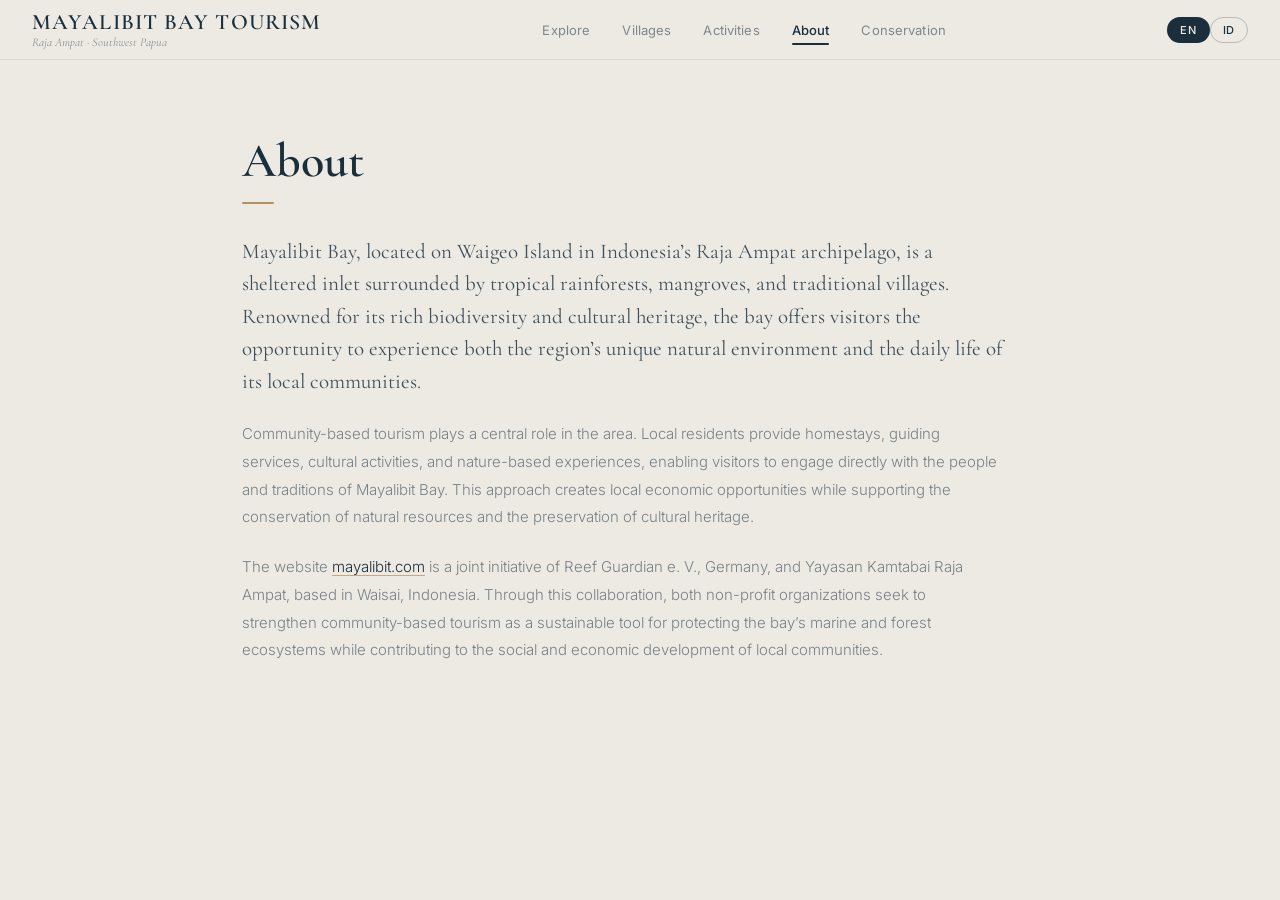
==== about.html @ cc5c8a06 "Improve SEO and expand tourism content" ====
<!DOCTYPE html>
<html lang="en">
<head>
<meta charset="UTF-8">
<meta name="viewport" content="width=device-width, initial-scale=1.0">
<title>About Mayalibit Bay Tourism | Raja Ampat</title>
<meta name="description" content="Learn about Mayalibit Bay on Waigeo and the community tourism initiative connecting local livelihoods, cultural heritage and conservation in Raja Ampat.">
<meta name="robots" content="index, follow, max-image-preview:large">
<link rel="canonical" href="https://mayalibit.com/about.html">
<meta property="og:type" content="article">
<meta property="og:site_name" content="Mayalibit Bay Tourism">
<meta property="og:title" content="About Mayalibit Bay Tourism | Raja Ampat">
<meta property="og:description" content="A community tourism initiative connecting local livelihoods, cultural heritage and conservation in Raja Ampat.">
<meta property="og:url" content="https://mayalibit.com/about.html">
<meta property="og:image" content="https://mayalibit.com/assets/images/og-mayalibit-bay.png">
<meta property="og:image:width" content="1200">
<meta property="og:image:height" content="630">
<meta property="og:image:alt" content="Mayalibit Bay Tourism — Community-led travel in Raja Ampat">
<meta property="og:locale" content="en_US">
<meta property="og:locale:alternate" content="id_ID">
<meta name="twitter:card" content="summary_large_image">
<meta name="twitter:title" content="About Mayalibit Bay Tourism | Raja Ampat">
<meta name="twitter:description" content="A community tourism initiative connecting local livelihoods, cultural heritage and conservation in Raja Ampat.">
<meta name="twitter:image" content="https://mayalibit.com/assets/images/og-mayalibit-bay.png">
<script type="application/ld+json">
{
  "@context": "https://schema.org",
  "@type": "AboutPage",
  "name": "About Mayalibit Bay Tourism",
  "description": "About Mayalibit Bay and its community-based tourism initiative in Raja Ampat.",
  "url": "https://mayalibit.com/about.html",
  "inLanguage": ["en", "id"],
  "isPartOf": {"@id": "https://mayalibit.com/#website"}
}
</script>
<link rel="preconnect" href="https://fonts.googleapis.com">
<link rel="preconnect" href="https://fonts.gstatic.com" crossorigin>
<link href="https://fonts.googleapis.com/css2?family=Cormorant+Garamond:ital,wght@0,400;0,600;1,400&family=Inter:wght@300;400;500&display=swap" rel="stylesheet">
<style>
  *, *::before, *::after { box-sizing: border-box; margin: 0; padding: 0; }
  :root {
    --bg:         #EDEAE3;
    --navy:       #1A2E3C;
    --gold:       #B8915A;
    --white:      #ffffff;
    --border:     rgba(26,46,60,.09);
    --text-muted: rgba(26,46,60,.55);
  }
  html, body { height: 100%; font-family: 'Inter', sans-serif; background: var(--bg); color: var(--navy); }

  header#site-header {
    display: flex; align-items: center; justify-content: space-between;
    padding: 0 32px; height: 60px;
    background: var(--bg); border-bottom: 0.5px solid var(--border);
    position: relative; z-index: 10;
  }
  .brand-name { font-family: 'Cormorant Garamond', serif; font-size: 22px; font-weight: 600; letter-spacing: .05em; color: var(--navy); line-height: 1.1; }
  .brand-sub  { font-family: 'Cormorant Garamond', serif; font-size: 12px; font-style: italic; color: rgba(26,46,60,.48); }
  nav { display: flex; align-items: center; }
  .nav-link {
    font-family: 'Inter', sans-serif; font-size: 13px; font-weight: 400;
    color: var(--navy); opacity: .52; padding: 6px 16px;
    border: none; background: none; cursor: pointer; position: relative;
    letter-spacing: .01em; transition: opacity .2s; text-decoration: none; display: inline-block;
  }
  .nav-link:hover { opacity: .8; }
  .nav-link.active { opacity: 1; font-weight: 500; }
  .nav-link.active::after {
    content: ''; position: absolute; bottom: -1px; left: 16px; right: 16px;
    height: 1.5px; background: var(--navy); border-radius: 1px;
  }
  .header-right { display: flex; align-items: center; gap: 8px; }
  .lang-btn {
    font-family: 'Inter', sans-serif; font-size: 11px; font-weight: 500;
    color: var(--navy); border: 0.5px solid rgba(26,46,60,.25);
    background: none; border-radius: 20px; padding: 5px 12px;
    cursor: pointer; letter-spacing: .06em; transition: background .15s;
  }
  .lang-btn:hover { background: rgba(26,46,60,.06); }
  .lang-btn.active { background: var(--navy); color: var(--bg); }

  main {
    max-width: 860px; margin: 72px auto 96px; padding: 0 32px;
  }
  main h1 {
    font-family: 'Cormorant Garamond', serif;
    font-size: 3rem; font-weight: 600; color: var(--navy);
    margin-bottom: 12px;
  }
  .gold-bar { width: 32px; height: 1.5px; background: var(--gold); border-radius: 1px; margin-bottom: 32px; }
  .about-copy { max-width: 760px; }
  .about-copy[hidden] { display: none; }
  .about-copy p {
    font-size: 15px; color: var(--text-muted); line-height: 1.85; font-weight: 300;
  }
  .about-copy p + p { margin-top: 22px; }
  .about-copy p:first-child {
    font-family: 'Cormorant Garamond', serif; font-size: 21px;
    line-height: 1.55; color: rgba(26,46,60,.82); font-weight: 400;
  }
  .about-copy a {
    color: var(--navy); text-decoration-color: rgba(184,145,90,.7);
    text-underline-offset: 3px;
  }
  .about-copy a:hover { text-decoration-color: var(--gold); }

  @media (max-width: 720px) {
    header#site-header { height: auto; min-height: 60px; padding: 12px 20px; flex-wrap: wrap; gap: 10px 16px; }
    nav { order: 3; width: 100%; overflow-x: auto; }
    .nav-link { padding: 6px 10px; white-space: nowrap; }
    .nav-link:first-child { padding-left: 0; }
    .nav-link.active::after { left: 10px; right: 10px; }
    .nav-link:first-child.active::after { left: 0; }
    main { margin: 48px auto 72px; padding: 0 22px; }
    main h1 { font-size: 2.55rem; }
    .about-copy p:first-child { font-size: 19px; }
  }
</style>
</head>
<body data-page="about">

<header id="site-header"></header>

<main>
  <h1 data-i18n-en="About" data-i18n-id="Tentang">About</h1>
  <div class="gold-bar"></div>

  <div class="about-copy" data-lang="en">
    <p>Mayalibit Bay, located on Waigeo Island in Indonesia’s Raja Ampat archipelago, is a sheltered inlet surrounded by tropical rainforests, mangroves, and traditional villages. Renowned for its rich biodiversity and cultural heritage, the bay offers visitors the opportunity to experience both the region’s unique natural environment and the daily life of its local communities.</p>
    <p>Community-based tourism plays a central role in the area. Local residents provide homestays, guiding services, cultural activities, and nature-based experiences, enabling visitors to engage directly with the people and traditions of Mayalibit Bay. This approach creates local economic opportunities while supporting the conservation of natural resources and the preservation of cultural heritage.</p>
    <p>The website <a href="https://mayalibit.com">mayalibit.com</a> is a joint initiative of Reef Guardian e. V., Germany, and Yayasan Kamtabai Raja Ampat, based in Waisai, Indonesia. Through this collaboration, both non-profit organizations seek to strengthen community-based tourism as a sustainable tool for protecting the bay’s marine and forest ecosystems while contributing to the social and economic development of local communities.</p>
  </div>

  <div class="about-copy" data-lang="id" lang="id" hidden>
    <p>Teluk Mayalibit, yang terletak di Pulau Waigeo di Kepulauan Raja Ampat, Indonesia, merupakan sebuah teluk yang terlindung dan dikelilingi oleh hutan hujan tropis, hutan mangrove, serta kampung-kampung tradisional. Dikenal karena keanekaragaman hayati dan warisan budayanya yang kaya, teluk ini menawarkan kesempatan bagi pengunjung untuk menikmati keunikan alam sekaligus mengenal kehidupan masyarakat setempat.</p>
    <p>Pariwisata berbasis masyarakat memegang peranan penting di kawasan ini. Warga lokal menyediakan homestay, layanan pemandu, kegiatan budaya, dan berbagai pengalaman wisata alam yang memungkinkan pengunjung berinteraksi langsung dengan masyarakat serta tradisi Teluk Mayalibit. Pendekatan ini menciptakan peluang ekonomi bagi masyarakat lokal sekaligus mendukung pelestarian sumber daya alam dan warisan budaya.</p>
    <p>Situs web <a href="https://mayalibit.com">mayalibit.com</a> merupakan inisiatif bersama Reef Guardian e. V. dari Jerman dan Yayasan Kamtabai Raja Ampat yang berbasis di Waisai, Indonesia. Melalui kerja sama ini, kedua organisasi nirlaba berupaya memperkuat pariwisata berbasis masyarakat sebagai sarana berkelanjutan untuk melindungi ekosistem laut dan hutan di Teluk Mayalibit, sekaligus mendorong pembangunan sosial dan ekonomi masyarakat setempat.</p>
  </div>
</main>

<script src="header.js"></script>
<script>
  function applyAboutLang(lang) {
    document.querySelectorAll('.about-copy[data-lang]').forEach(el => {
      el.hidden = el.getAttribute('data-lang') !== lang;
    });
    document.documentElement.lang = lang;
  }

  const sharedSetLang = window.setLang;
  window.setLang = function(lang) {
    sharedSetLang(lang);
    applyAboutLang(lang);
  };

  document.addEventListener('DOMContentLoaded', () => {
    applyAboutLang(localStorage.getItem('lang') || 'en');
  });
</script>
</body>
</html>
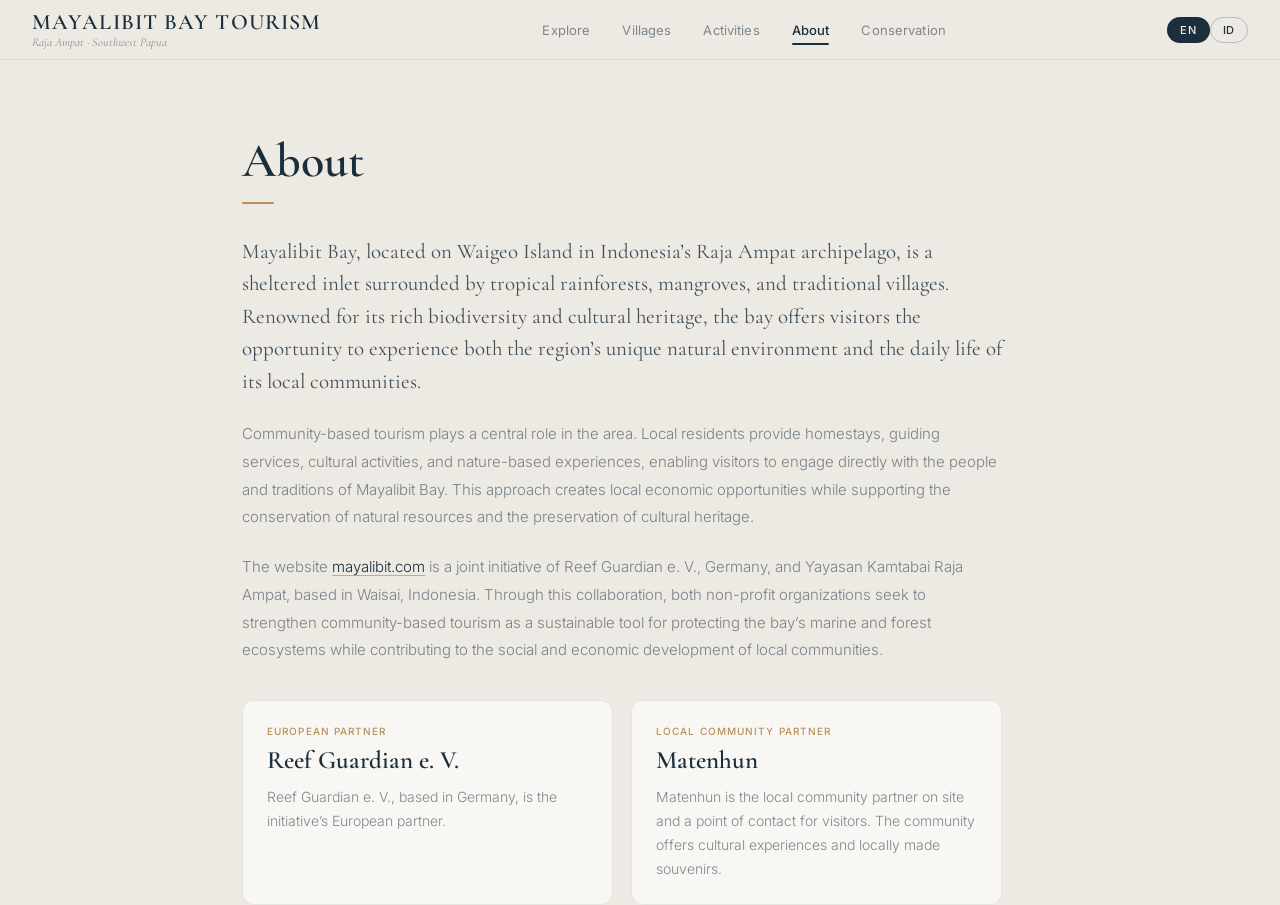
==== commit a2f2bc28: "Add European and local community partners" ====
--- a/about.html
+++ b/about.html
@@ -3,34 +3,60 @@
 <head>
 <meta charset="UTF-8">
 <meta name="viewport" content="width=device-width, initial-scale=1.0">
-<title>About Mayalibit Bay Tourism | Raja Ampat</title>
-<meta name="description" content="Learn about Mayalibit Bay on Waigeo and the community tourism initiative connecting local livelihoods, cultural heritage and conservation in Raja Ampat.">
+<meta name="theme-color" content="#EDEAE3">
+<title>About Mayalibit Bay Tourism | Partners & Community</title>
+<meta name="description" content="Meet the partners behind Mayalibit Bay Tourism: Reef Guardian in Europe, Yayasan Kamtabai and local community Matenhun in Raja Ampat.">
 <meta name="robots" content="index, follow, max-image-preview:large">
 <link rel="canonical" href="https://mayalibit.com/about.html">
-<meta property="og:type" content="article">
+<link rel="icon" href="/favicon.svg" type="image/svg+xml">
+<link rel="manifest" href="/site.webmanifest">
+<link rel="alternate" type="text/markdown" href="/llms.txt" title="Mayalibit Bay Tourism for AI assistants">
+<meta property="og:type" content="website">
 <meta property="og:site_name" content="Mayalibit Bay Tourism">
-<meta property="og:title" content="About Mayalibit Bay Tourism | Raja Ampat">
-<meta property="og:description" content="A community tourism initiative connecting local livelihoods, cultural heritage and conservation in Raja Ampat.">
+<meta property="og:title" content="About Mayalibit Bay Tourism | Partners & Community">
+<meta property="og:description" content="Meet the European and local partners supporting community tourism in Mayalibit Bay, Raja Ampat.">
 <meta property="og:url" content="https://mayalibit.com/about.html">
 <meta property="og:image" content="https://mayalibit.com/assets/images/og-mayalibit-bay.png">
+<meta property="og:image:type" content="image/png">
 <meta property="og:image:width" content="1200">
 <meta property="og:image:height" content="630">
 <meta property="og:image:alt" content="Mayalibit Bay Tourism — Community-led travel in Raja Ampat">
 <meta property="og:locale" content="en_US">
 <meta property="og:locale:alternate" content="id_ID">
 <meta name="twitter:card" content="summary_large_image">
-<meta name="twitter:title" content="About Mayalibit Bay Tourism | Raja Ampat">
-<meta name="twitter:description" content="A community tourism initiative connecting local livelihoods, cultural heritage and conservation in Raja Ampat.">
+<meta name="twitter:title" content="About Mayalibit Bay Tourism | Partners & Community">
+<meta name="twitter:description" content="Meet the European and local partners supporting community tourism in Mayalibit Bay, Raja Ampat.">
 <meta name="twitter:image" content="https://mayalibit.com/assets/images/og-mayalibit-bay.png">
+<meta name="twitter:image:alt" content="Mayalibit Bay Tourism — Community-led travel in Raja Ampat">
 <script type="application/ld+json">
 {
   "@context": "https://schema.org",
-  "@type": "AboutPage",
-  "name": "About Mayalibit Bay Tourism",
-  "description": "About Mayalibit Bay and its community-based tourism initiative in Raja Ampat.",
-  "url": "https://mayalibit.com/about.html",
-  "inLanguage": ["en", "id"],
-  "isPartOf": {"@id": "https://mayalibit.com/#website"}
+  "@graph": [
+    {
+      "@type": "AboutPage",
+      "@id": "https://mayalibit.com/about.html#webpage",
+      "name": "About Mayalibit Bay Tourism",
+      "description": "The European and local partners behind community-based tourism in Mayalibit Bay, Raja Ampat.",
+      "url": "https://mayalibit.com/about.html",
+      "inLanguage": ["en", "id"],
+      "isPartOf": {"@id": "https://mayalibit.com/#website"},
+      "about": {"@id": "https://mayalibit.com/#destination"},
+      "mainEntity": [
+        {"@id": "https://mayalibit.com/#reef-guardian"},
+        {"@id": "https://mayalibit.com/#yayasan-kamtabai"},
+        {"@id": "https://mayalibit.com/#matenhun"}
+      ],
+      "breadcrumb": {"@id": "https://mayalibit.com/about.html#breadcrumb"}
+    },
+    {
+      "@type": "BreadcrumbList",
+      "@id": "https://mayalibit.com/about.html#breadcrumb",
+      "itemListElement": [
+        {"@type": "ListItem", "position": 1, "name": "Explore", "item": "https://mayalibit.com/"},
+        {"@type": "ListItem", "position": 2, "name": "About", "item": "https://mayalibit.com/about.html"}
+      ]
+    }
+  ]
 }
 </script>
 <link rel="preconnect" href="https://fonts.googleapis.com">
@@ -103,6 +129,23 @@
     text-underline-offset: 3px;
   }
   .about-copy a:hover { text-decoration-color: var(--gold); }
+  .partner-grid {
+    display: grid; grid-template-columns: repeat(2, minmax(0, 1fr));
+    gap: 18px; margin-top: 36px;
+  }
+  .partner-card {
+    padding: 24px; border: .5px solid var(--border); border-radius: 12px;
+    background: rgba(255,255,255,.62);
+  }
+  .partner-role {
+    margin-bottom: 8px; color: var(--gold); font-size: 10px;
+    font-weight: 500; letter-spacing: .11em; text-transform: uppercase;
+  }
+  .partner-card h2 {
+    margin-bottom: 10px; font-family: 'Cormorant Garamond', serif;
+    font-size: 25px; font-weight: 600;
+  }
+  .partner-card p { font-size: 14px; line-height: 1.7; }
 
   @media (max-width: 720px) {
     header#site-header { height: auto; min-height: 60px; padding: 12px 20px; flex-wrap: wrap; gap: 10px 16px; }
@@ -114,6 +157,7 @@
     main { margin: 48px auto 72px; padding: 0 22px; }
     main h1 { font-size: 2.55rem; }
     .about-copy p:first-child { font-size: 19px; }
+    .partner-grid { grid-template-columns: 1fr; }
   }
 </style>
 </head>
@@ -129,12 +173,36 @@
     <p>Mayalibit Bay, located on Waigeo Island in Indonesia’s Raja Ampat archipelago, is a sheltered inlet surrounded by tropical rainforests, mangroves, and traditional villages. Renowned for its rich biodiversity and cultural heritage, the bay offers visitors the opportunity to experience both the region’s unique natural environment and the daily life of its local communities.</p>
     <p>Community-based tourism plays a central role in the area. Local residents provide homestays, guiding services, cultural activities, and nature-based experiences, enabling visitors to engage directly with the people and traditions of Mayalibit Bay. This approach creates local economic opportunities while supporting the conservation of natural resources and the preservation of cultural heritage.</p>
     <p>The website <a href="https://mayalibit.com">mayalibit.com</a> is a joint initiative of Reef Guardian e. V., Germany, and Yayasan Kamtabai Raja Ampat, based in Waisai, Indonesia. Through this collaboration, both non-profit organizations seek to strengthen community-based tourism as a sustainable tool for protecting the bay’s marine and forest ecosystems while contributing to the social and economic development of local communities.</p>
+    <div class="partner-grid" aria-label="Project partners">
+      <section class="partner-card">
+        <div class="partner-role">European partner</div>
+        <h2>Reef Guardian e. V.</h2>
+        <p>Reef Guardian e. V., based in Germany, is the initiative’s European partner.</p>
+      </section>
+      <section class="partner-card">
+        <div class="partner-role">Local community partner</div>
+        <h2>Matenhun</h2>
+        <p>Matenhun is the local community partner on site and a point of contact for visitors. The community offers cultural experiences and locally made souvenirs.</p>
+      </section>
+    </div>
   </div>
 
   <div class="about-copy" data-lang="id" lang="id" hidden>
     <p>Teluk Mayalibit, yang terletak di Pulau Waigeo di Kepulauan Raja Ampat, Indonesia, merupakan sebuah teluk yang terlindung dan dikelilingi oleh hutan hujan tropis, hutan mangrove, serta kampung-kampung tradisional. Dikenal karena keanekaragaman hayati dan warisan budayanya yang kaya, teluk ini menawarkan kesempatan bagi pengunjung untuk menikmati keunikan alam sekaligus mengenal kehidupan masyarakat setempat.</p>
     <p>Pariwisata berbasis masyarakat memegang peranan penting di kawasan ini. Warga lokal menyediakan homestay, layanan pemandu, kegiatan budaya, dan berbagai pengalaman wisata alam yang memungkinkan pengunjung berinteraksi langsung dengan masyarakat serta tradisi Teluk Mayalibit. Pendekatan ini menciptakan peluang ekonomi bagi masyarakat lokal sekaligus mendukung pelestarian sumber daya alam dan warisan budaya.</p>
     <p>Situs web <a href="https://mayalibit.com">mayalibit.com</a> merupakan inisiatif bersama Reef Guardian e. V. dari Jerman dan Yayasan Kamtabai Raja Ampat yang berbasis di Waisai, Indonesia. Melalui kerja sama ini, kedua organisasi nirlaba berupaya memperkuat pariwisata berbasis masyarakat sebagai sarana berkelanjutan untuk melindungi ekosistem laut dan hutan di Teluk Mayalibit, sekaligus mendorong pembangunan sosial dan ekonomi masyarakat setempat.</p>
+    <div class="partner-grid" aria-label="Mitra proyek">
+      <section class="partner-card">
+        <div class="partner-role">Mitra Eropa</div>
+        <h2>Reef Guardian e. V.</h2>
+        <p>Reef Guardian e. V. yang berbasis di Jerman merupakan mitra Eropa dari inisiatif ini.</p>
+      </section>
+      <section class="partner-card">
+        <div class="partner-role">Mitra komunitas lokal</div>
+        <h2>Matenhun</h2>
+        <p>Matenhun adalah mitra komunitas lokal di lapangan dan menjadi titik kontak bagi pengunjung. Komunitas ini menawarkan kegiatan budaya serta suvenir buatan lokal.</p>
+      </section>
+    </div>
   </div>
 </main>
 
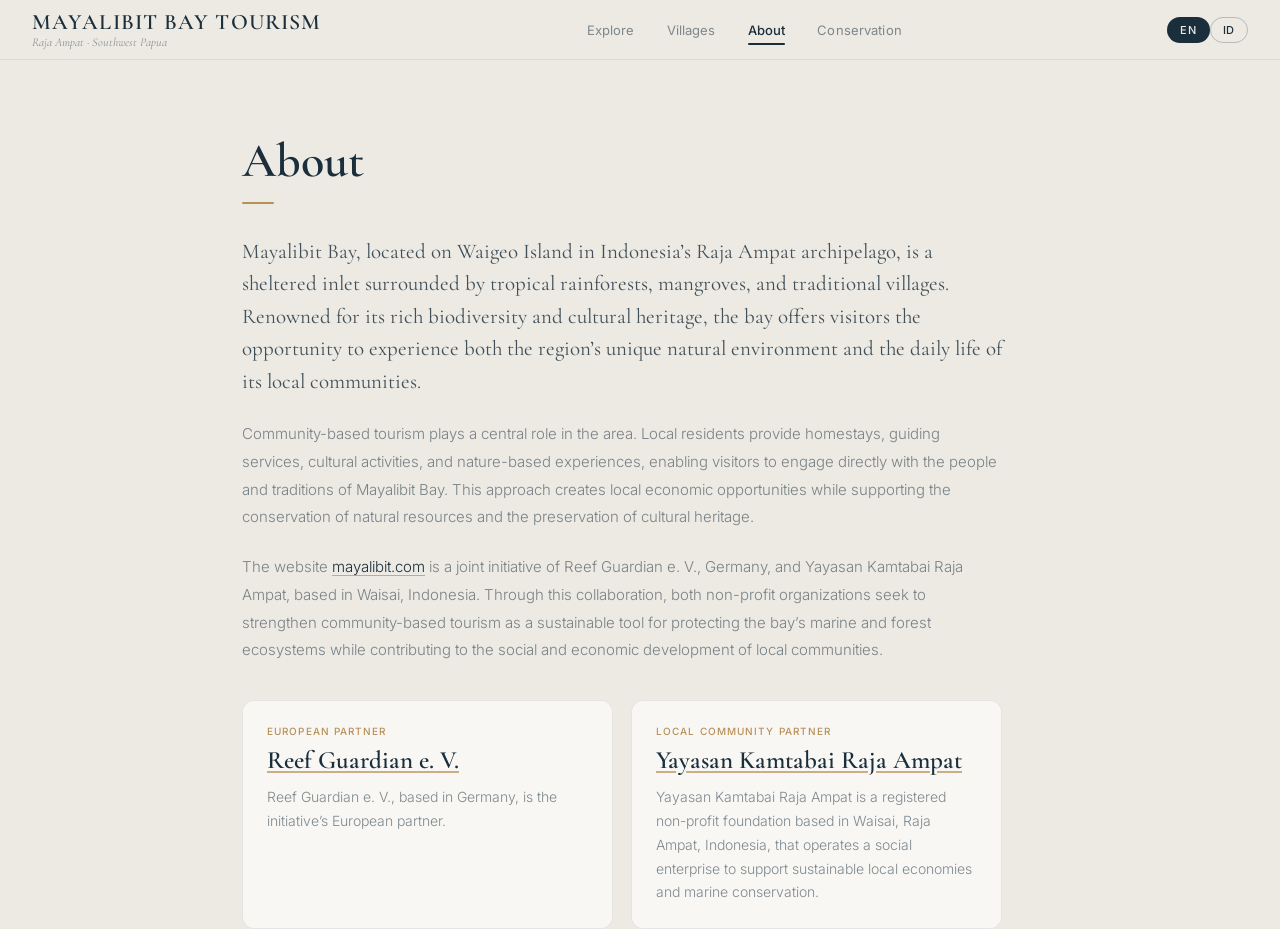
==== commit d70aa751: "Update About partner links and YKRA description" ====
--- a/about.html
+++ b/about.html
@@ -5,7 +5,7 @@
 <meta name="viewport" content="width=device-width, initial-scale=1.0">
 <meta name="theme-color" content="#EDEAE3">
 <title>About Mayalibit Bay Tourism | Partners & Community</title>
-<meta name="description" content="Meet the partners behind Mayalibit Bay Tourism: Reef Guardian in Europe, Yayasan Kamtabai and local community Matenhun in Raja Ampat.">
+<meta name="description" content="Meet the partners behind Mayalibit Bay Tourism: Reef Guardian in Europe and Yayasan Kamtabai Raja Ampat in Waisai, Indonesia.">
 <meta name="robots" content="index, follow, max-image-preview:large">
 <link rel="canonical" href="https://mayalibit.com/about.html">
 <link rel="icon" href="/favicon.svg" type="image/svg+xml">
@@ -43,8 +43,7 @@
       "about": {"@id": "https://mayalibit.com/#destination"},
       "mainEntity": [
         {"@id": "https://mayalibit.com/#reef-guardian"},
-        {"@id": "https://mayalibit.com/#yayasan-kamtabai"},
-        {"@id": "https://mayalibit.com/#matenhun"}
+        {"@id": "https://mayalibit.com/#yayasan-kamtabai"}
       ],
       "breadcrumb": {"@id": "https://mayalibit.com/about.html#breadcrumb"}
     },
@@ -176,13 +175,13 @@
     <div class="partner-grid" aria-label="Project partners">
       <section class="partner-card">
         <div class="partner-role">European partner</div>
-        <h2>Reef Guardian e. V.</h2>
+        <h2><a href="https://www.reef-guardian.de/">Reef Guardian e. V.</a></h2>
         <p>Reef Guardian e. V., based in Germany, is the initiative’s European partner.</p>
       </section>
       <section class="partner-card">
         <div class="partner-role">Local community partner</div>
-        <h2>Matenhun</h2>
-        <p>Matenhun is the local community partner on site and a point of contact for visitors. The community offers cultural experiences and locally made souvenirs.</p>
+        <h2><a href="https://www.instagram.com/yayasankamtabairajaampat/">Yayasan Kamtabai Raja Ampat</a></h2>
+        <p>Yayasan Kamtabai Raja Ampat is a registered non-profit foundation based in Waisai, Raja Ampat, Indonesia, that operates a social enterprise to support sustainable local economies and marine conservation.</p>
       </section>
     </div>
   </div>
@@ -194,13 +193,13 @@
     <div class="partner-grid" aria-label="Mitra proyek">
       <section class="partner-card">
         <div class="partner-role">Mitra Eropa</div>
-        <h2>Reef Guardian e. V.</h2>
+        <h2><a href="https://www.reef-guardian.de/">Reef Guardian e. V.</a></h2>
         <p>Reef Guardian e. V. yang berbasis di Jerman merupakan mitra Eropa dari inisiatif ini.</p>
       </section>
       <section class="partner-card">
         <div class="partner-role">Mitra komunitas lokal</div>
-        <h2>Matenhun</h2>
-        <p>Matenhun adalah mitra komunitas lokal di lapangan dan menjadi titik kontak bagi pengunjung. Komunitas ini menawarkan kegiatan budaya serta suvenir buatan lokal.</p>
+        <h2><a href="https://www.instagram.com/yayasankamtabairajaampat/">Yayasan Kamtabai Raja Ampat</a></h2>
+        <p>Yayasan Kamtabai Raja Ampat adalah yayasan nirlaba terdaftar yang berbasis di Waisai, Raja Ampat, Indonesia, yang menjalankan usaha sosial untuk mendukung perekonomian lokal yang berkelanjutan dan konservasi laut.</p>
       </section>
     </div>
   </div>
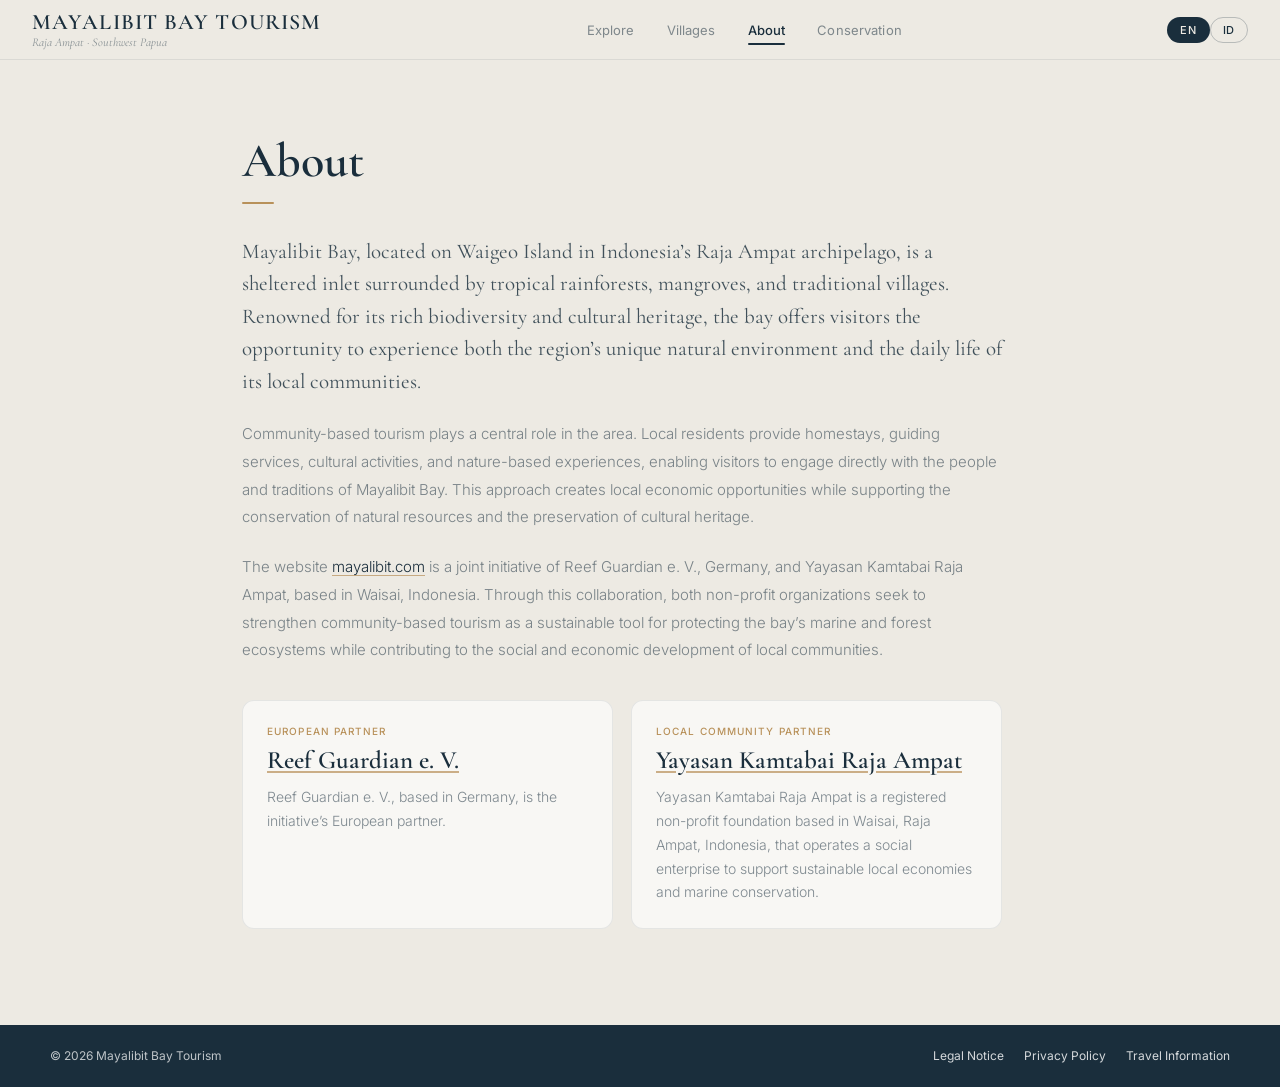
==== commit 88b06187: "Add bilingual legal pages and footer" ====
--- a/about.html
+++ b/about.html
@@ -205,7 +205,9 @@
   </div>
 </main>
 
+<footer id="site-footer"></footer>
 <script src="header.js"></script>
+<script src="footer.js"></script>
 <script>
   function applyAboutLang(lang) {
     document.querySelectorAll('.about-copy[data-lang]').forEach(el => {
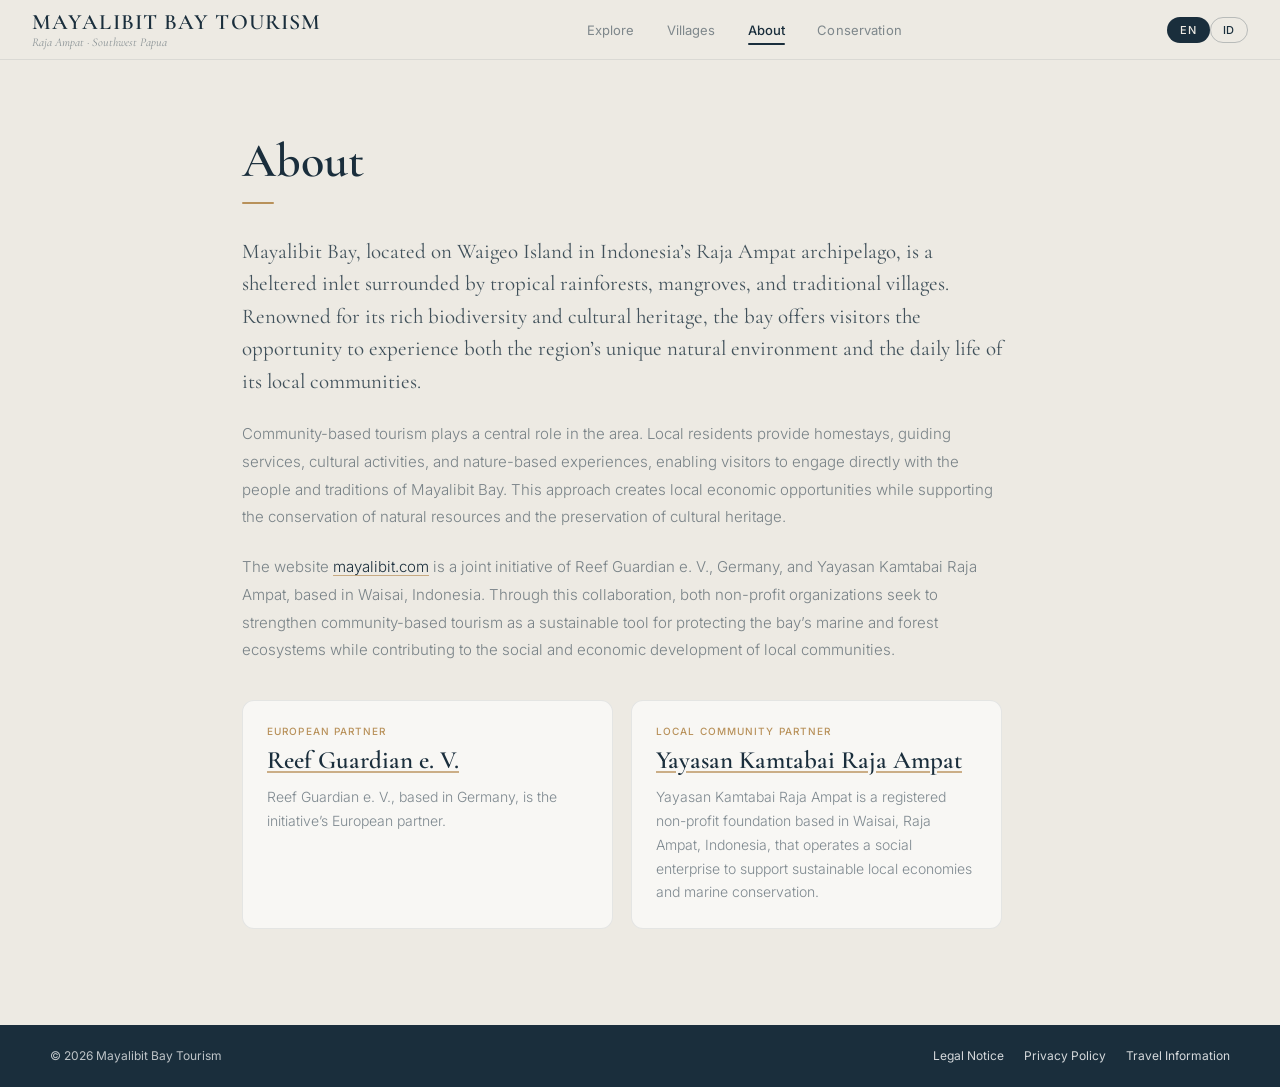
==== commit 11c1f8c4: "Harden third-party privacy loading" ====
--- a/about.html
+++ b/about.html
@@ -58,9 +58,7 @@
   ]
 }
 </script>
-<link rel="preconnect" href="https://fonts.googleapis.com">
-<link rel="preconnect" href="https://fonts.gstatic.com" crossorigin>
-<link href="https://fonts.googleapis.com/css2?family=Cormorant+Garamond:ital,wght@0,400;0,600;1,400&family=Inter:wght@300;400;500&display=swap" rel="stylesheet">
+<link rel="stylesheet" href="assets/fonts/fonts.css">
 <style>
   *, *::before, *::after { box-sizing: border-box; margin: 0; padding: 0; }
   :root {
--- a/assets/fonts/fonts.css
+++ b/assets/fonts/fonts.css
@@ -0,0 +1,24 @@
+/* Locally hosted fonts. Licences are stored alongside these files. */
+@font-face {
+  font-family: 'Cormorant Garamond';
+  font-style: normal;
+  font-weight: 400 600;
+  font-display: swap;
+  src: url('cormorant-garamond-latin.woff2') format('woff2');
+}
+
+@font-face {
+  font-family: 'Cormorant Garamond';
+  font-style: italic;
+  font-weight: 400;
+  font-display: swap;
+  src: url('cormorant-garamond-italic-latin.woff2') format('woff2');
+}
+
+@font-face {
+  font-family: 'Inter';
+  font-style: normal;
+  font-weight: 300 500;
+  font-display: swap;
+  src: url('inter-latin.woff2') format('woff2');
+}
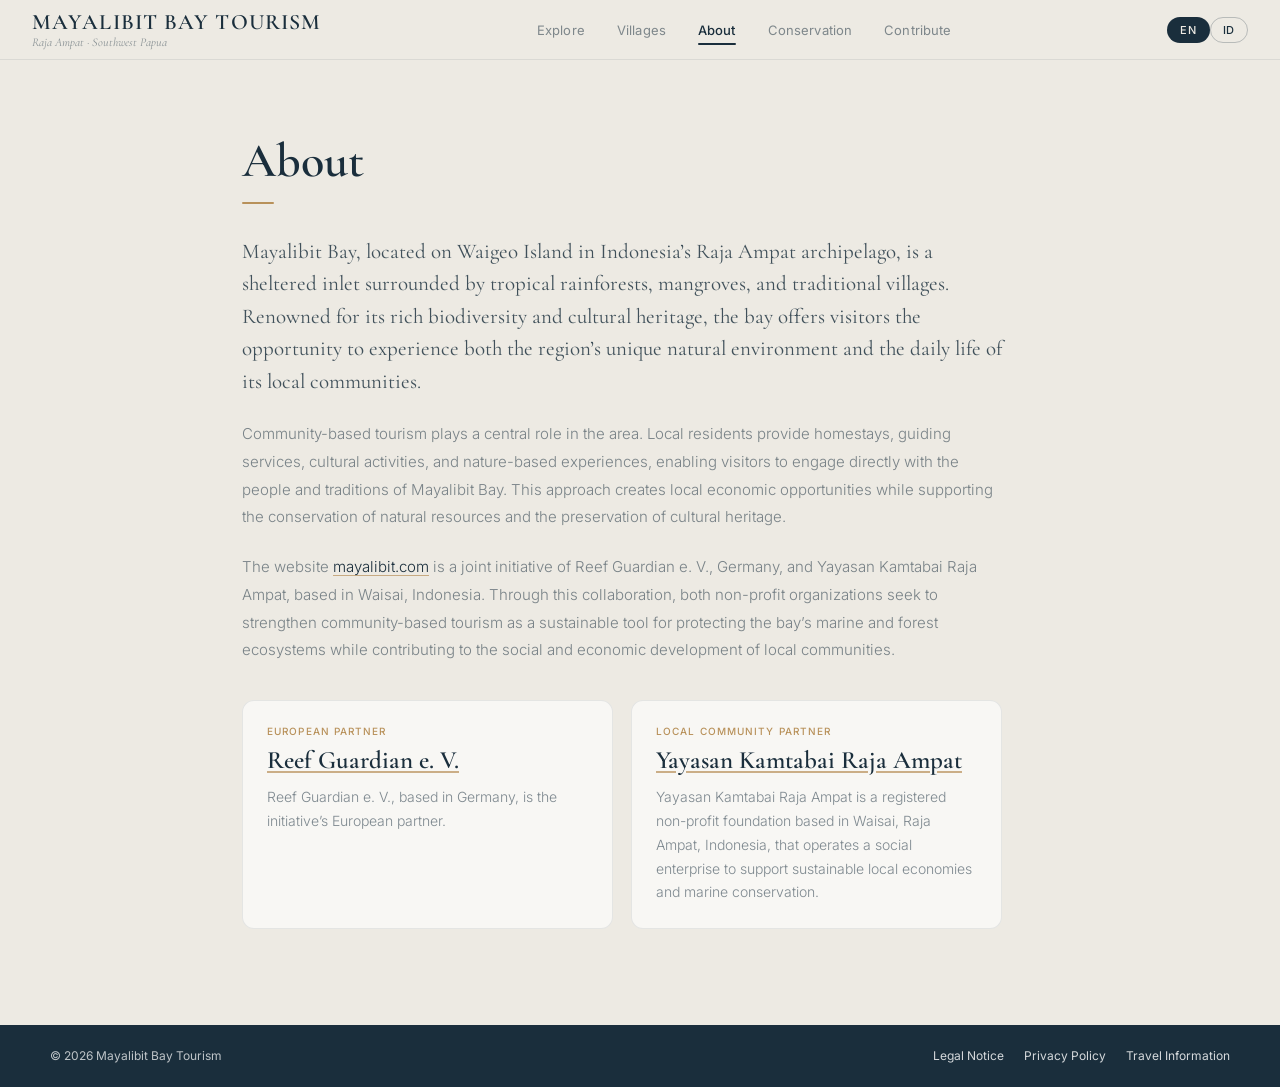
==== commit 052c74b1: "Refresh shared navigation script in browser caches" ====
--- a/about.html
+++ b/about.html
@@ -204,7 +204,7 @@
 </main>
 
 <footer id="site-footer"></footer>
-<script src="header.js"></script>
+<script src="header.js?v=2"></script>
 <script src="footer.js"></script>
 <script>
   function applyAboutLang(lang) {
